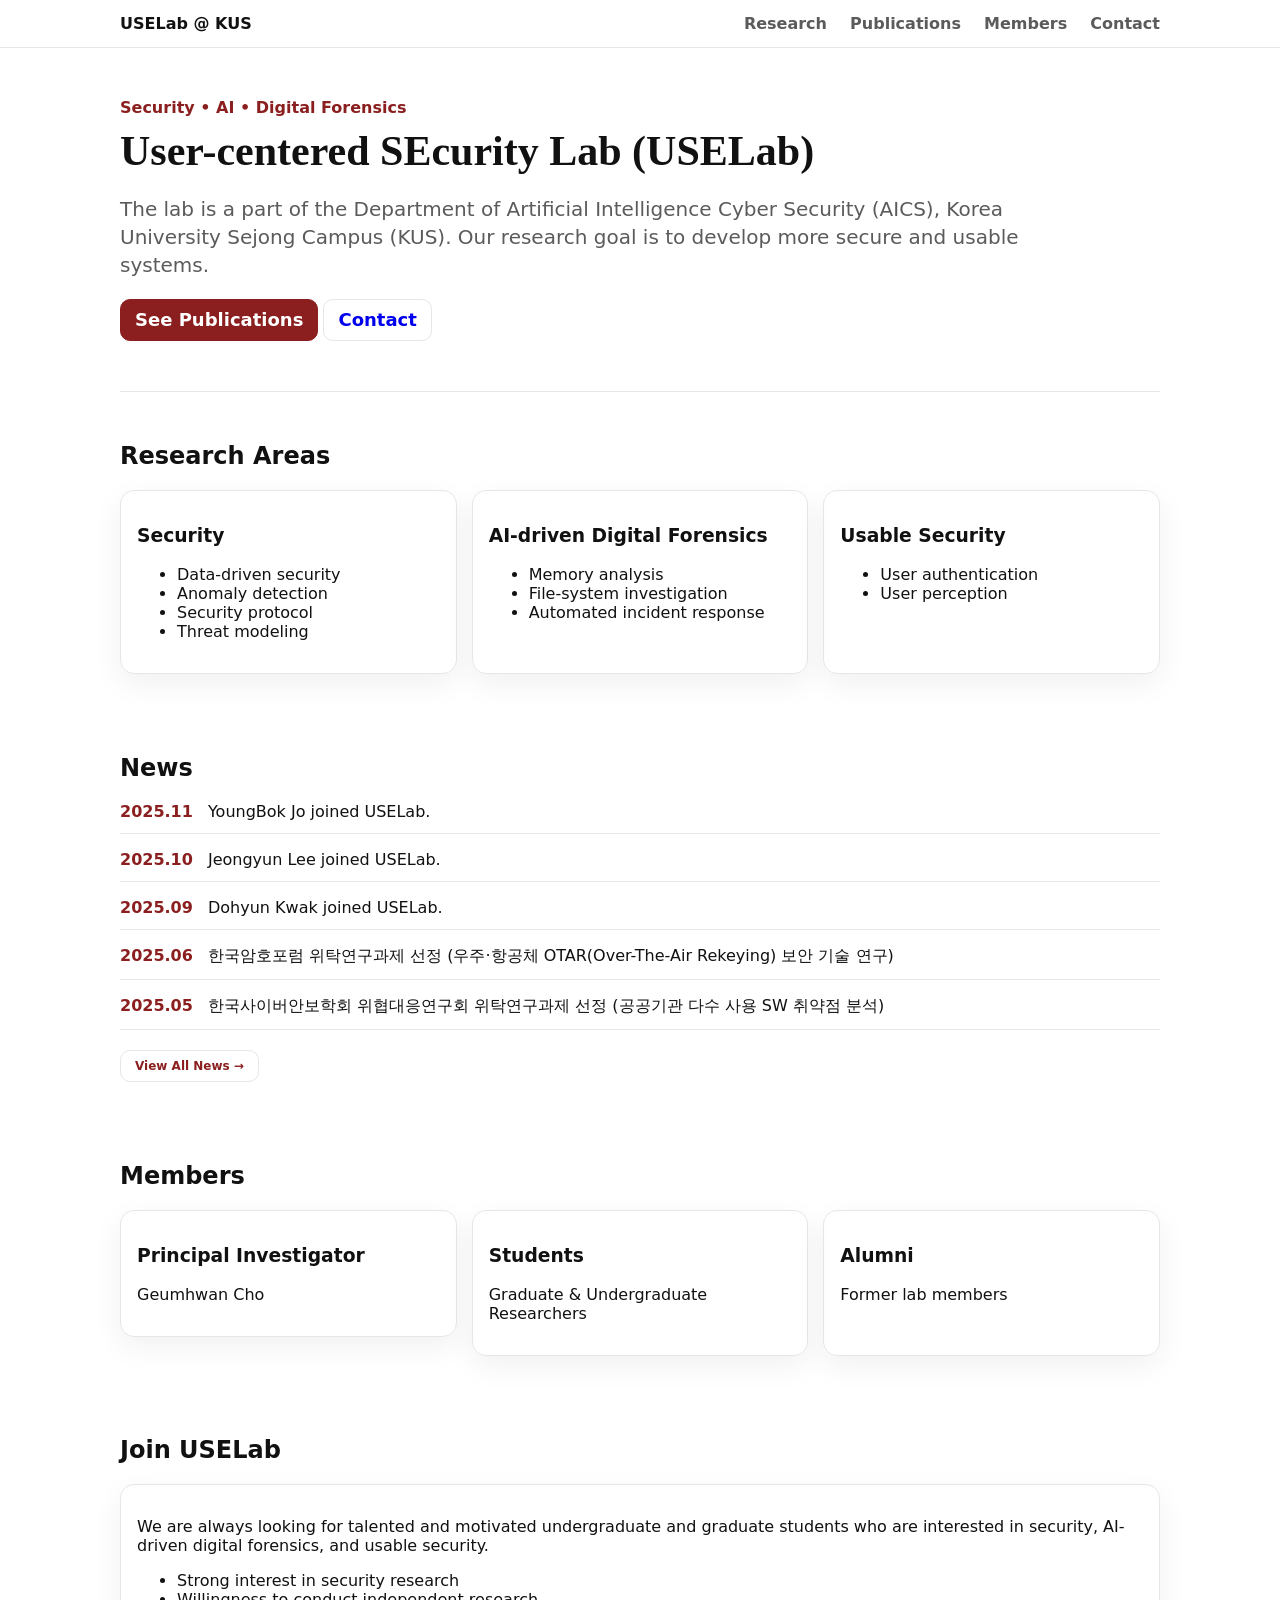
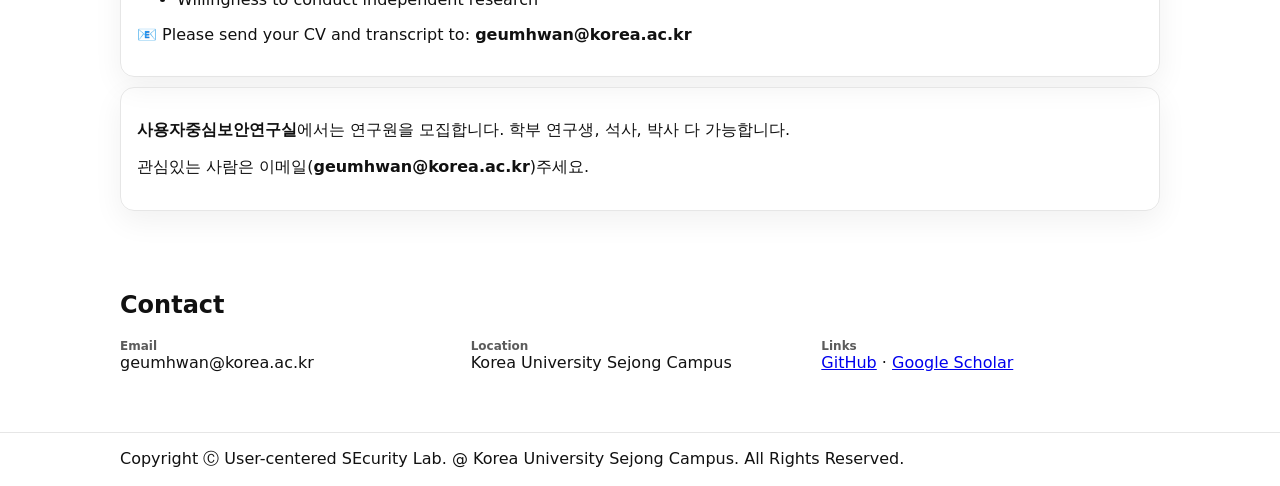
==== index.html @ af9ea6c7 "chore(members): update member contact info and profile images" ====
<!DOCTYPE html>
<html lang="en" data-theme="stanford">
<head>
  <meta charset="UTF-8" />
  <meta name="viewport" content="width=device-width, initial-scale=1"/>
  <title>USELab — Security Research Lab</title>
  <link rel="stylesheet" href="style.css" />
</head>
<body>

  <!-- HEADER -->
  <header class="site-header">
    <div class="container header-row">
      <a class="brand" href="index.html">USELab @ KUS</a>

      <nav class="nav">
        <a href="research.html">Research</a>
        <a href="publications.html">Publications</a>
        <a href="members.html">Members</a>
        <a href="contact.html">Contact</a>
      </nav>
    </div>
  </header>

  <main class="container">

    <!-- HERO -->
    <section class="hero">
      <div class="kicker">Security • AI • Digital Forensics</div>
      <h1>User-centered SEcurity Lab (USELab)</h1>
      <p class="lead">
        The lab is a part of the Department of Artificial Intelligence Cyber Security (AICS),
        Korea University Sejong Campus (KUS). Our research goal is to develop more secure and usable systems.
      </p>

      <div class="cta-row">
        <a class="btn primary" href="publications.html">See Publications</a>
        <!-- <a class="btn" href="#contact">Join / Contact</a> -->
        <!-- <a class="btn" href="join.html">Join</a> -->
        <a class="btn" href="contact.html">Contact</a>
      </div>
    </section>

    <!-- RESEARCH -->
    <section id="research" class="section">
      <h2>Research Areas</h2>

      <div class="grid">

        <div class="card">
          <h3>Security</h3>
          <!-- <p>
            Robust ML, adversarial defense, model behavior analysis,
            and secure deployment pipelines.
          </p> -->
          <ul style="margin-top: 12px;">
            <li>Data-driven security</li>
            <li>Anomaly detection</li>
            <li>Security protocol</li>
            <li>Threat modeling</li>
          </ul>
        </div>

        <div class="card">
          <h3>AI-driven Digital Forensics</h3>
          <!-- <p>
            Memory analysis, file-system investigation,
            and automated incident response.
          </p> -->
          <ul style="margin-top: 12px;">
            <li>Memory analysis</li>
            <li>File-system investigation</li>
            <li>Automated incident response</li>
          </ul>
        </div>

        <div class="card">
          <h3>Usable Security</h3>
          <!-- <p>
            Designing authentication systems and defenses that
            users can adopt and trust.
          </p> -->
          <ul style="margin-top: 12px;">
            <li>User authentication</li>
            <li>User perception</li>
          </ul>
        </div>

      </div>
    </section>

    <!-- <section id="publications" class="section"> 
      <h2>Selected Publications</h2> 
      
      <ul class="list"> 
        <li> <span class="tag">2025</span> Paper title — Venue</li> 
        <li><span class="tag">2024</span> Paper title — Venue</li> 
        <li><span class="tag">2023</span> Paper title — Venue</li>
      </ul> 
      <p class="muted">Tip: 나중에 Google Scholar 링크/DBLP 링크도 여기에 붙이면 “학술 사이트” 느낌 확 살아요.</p> 
    </section>     -->


    <!-- ======================
         NEWS
    ====================== -->
    <section class="section">
      <h2>News</h2>
    
      <ul class="news-list" id="latest-news"></ul>
    
      <div style="margin-top:20px;">
        <a class="btn-small" href="news.html">View All News →</a>
      </div>
    </section>
    
    <script src="news-data.js"></script>
    <script>
      const latestContainer = document.getElementById("latest-news");
    
      NEWS.slice(0, 5).forEach(item => {
        const li = document.createElement("li");
        li.innerHTML = `
          <span class="news-date">${item.date}</span>
          <span class="news-title">${item.title}</span>
        `;
        latestContainer.appendChild(li);
      });
    </script>


    
    <!-- MEMBERS -->
    <section id="members" class="section">
      <h2>Members</h2>

      <div class="grid">
        <a href="members/cho.html" class="member-card-link">
          <div class="card">
            <h3>Principal Investigator</h3>
            <p>Geumhwan Cho</p>
          </div>
        </a>

        <a href="members.html" class="member-card-link">
          <div class="card">
            <h3>Students</h3>
            <p>Graduate & Undergraduate Researchers</p>
          </div>
        </a>
        
        <div class="card">
          <h3>Alumni</h3>
          <p>Former lab members</p>
        </div>
      </div>
    </section>

    <!-- JOIN / RECRUITMENT -->
    <section id="join" class="section">
      <h2>Join USELab</h2>

      <div class="card" style="margin-top: 10px;">
        <p>
          We are always looking for talented and motivated undergraduate and graduate students
          who are interested in security, AI-driven digital forensics, and usable security.
        </p>

        <ul style="margin-top: 12px;">
          <li>Strong interest in security research</li>
          <li>Willingness to conduct independent research</li>
        </ul>

        <p style="margin-top: 14px;">
          📧 Please send your CV and transcript to:
          <strong>geumhwan@korea.ac.kr</strong>
        </p>
     
      </div>

      <div class="card" style="margin-top: 10px;">

        <p>
          <strong>사용자중심보안연구실</strong>에서는 연구원을 모집합니다. 학부 연구생, 석사, 박사 다 가능합니다.
        </p>
        <p>
          관심있는 사람은 이메일(<strong>geumhwan@korea.ac.kr</strong>)주세요.
        </p>
      
      </div>
  
    </section>

    
    <!-- CONTACT -->
    <section id="contact" class="section">
      <h2>Contact</h2>

      <div class="contact">
        <div>
          <div class="label">Email</div>
          <div>geumhwan@korea.ac.kr</div>
        </div>

        <div>
          <div class="label">Location</div>
          <div>Korea University Sejong Campus</div>
        </div>

        <div>
          <div class="label">Links</div>
          <div>
            <a href="https://github.com/uselab-kus/">GitHub</a> ·
            <a href="https://scholar.google.com/citations?user=rWU956cAAAAJ&hl=ko&oi=ao">Google Scholar</a>
          </div>
        </div>
      </div>
    </section>

  </main>

  <footer class="site-footer">
    <div class="container footer-row">
      <div>Copyright Ⓒ User-centered SEcurity Lab. @ Korea University Sejong Campus. All Rights Reserved.</div>
    </div>
  </footer>

  <script>
    document.getElementById("y").textContent = new Date().getFullYear();
  </script>

</body>
</html>
---- style.css ----
:root {
  --bg: #ffffff;
  --text: #111111;
  --muted: #5b5b5b;
  --border: #e6e6e6;
  --card: #ffffff;
  --shadow: 0 10px 30px rgba(0,0,0,0.06);
  --radius: 14px;
  --max: 1040px;
}

html[data-theme="stanford"] {
  --accent: #8b1f1f;
  --accent-weak: rgba(139,31,31,0.10);
  --font-head: ui-serif, Georgia, serif;
  --font-body: system-ui, -apple-system, Segoe UI, Roboto, Arial, sans-serif;
}

* { box-sizing: border-box; }

body {
  margin: 0;
  background: var(--bg);
  color: var(--text);
  font-family: var(--font-body);
}

.container {
  width: min(var(--max), calc(100% - 40px));
  margin: 0 auto;
}

.site-header {
  position: sticky;
  top: 0;
  background: rgba(255,255,255,0.95);
  border-bottom: 1px solid var(--border);
}

.header-row {
  display: flex;
  justify-content: space-between;
  padding: 14px 0;
}

.brand {
  text-decoration: none;
  font-weight: 800;
  color: var(--text);
}

.nav a {
  margin-left: 18px;
  text-decoration: none;
  color: var(--muted);
  font-weight: 600;
}

.nav a.active {
  color: var(--text);
  border-bottom: 2px solid var(--accent);
}

.hero {
  padding: 50px 0;
  border-bottom: 1px solid var(--border);
}

.kicker {
  color: var(--accent);
  font-weight: 700;
  margin-bottom: 10px;
}

.hero h1 {
  font-family: var(--font-head);
  font-size: 42px;
  margin: 0 0 10px;
}

.lead {
  font-size: 20px;   /* ← 이 숫자 조정 가능 */
  color: var(--muted);
  max-width: 72ch;
  line-height: 1.4;
}

.btn {
  padding: 10px 14px;
  border-radius: 10px;
  border: 1px solid var(--border);
  text-decoration: none;
  font-weight: 700;
  font-size: 18px;          /* ✅ 버튼 글씨 크기 복구 */
  line-height: 1.1;         /* ✅ 버튼 높이 안정 */
  display: inline-flex;     /* ✅ 텍스트 수직 정렬 */
  align-items: center;
  gap: 6px;
}

.btn.primary {
  background: var(--accent);
  color: white;
  border-color: var(--accent);
}

.section { padding: 30px 0; }

.grid {
  display: grid;
  grid-template-columns: repeat(3, 1fr);
  gap: 15px;
}

.card {
  border: 1px solid var(--border);
  padding: 16px;
  border-radius: var(--radius);
  box-shadow: var(--shadow);
}

.contact {
  display: grid;
  grid-template-columns: repeat(3, 1fr);
  gap: 12px;
}

.label {
  font-size: 12px;
  font-weight: 700;
  color: var(--muted);
}

.site-footer {
  border-top: 1px solid var(--border);
  padding: 16px 0;
  margin-top: 30px;
}

/* Publications */

.pub-year {
  font-size: 28px;
  font-family: var(--font-head);
  margin-top: 25px;
}

.pub-list {
  list-style: none !important;   /* 🔥 점 완전 제거 */
  padding: 0;
  margin: 0;
}

.pub-list li {
  display: flex;
  align-items: flex-start;
  margin: 18px 0;
}

/* 왼쪽 번호 영역 */
.pub-left {
  width: 90px;
  flex-shrink: 0;
  display: flex;
  align-items: center;
  gap: 6px;
}

/* 오른쪽 텍스트 영역 */
.pub-content {
  flex: 1;
  line-height: 1.8;
}

/* 번호 */
.pub-no {
  font-weight: 800;
}

/* J / C 원형 */
.pub-type {
  display: inline-flex;
  width: 20px;
  height: 20px;
  border-radius: 50%;
  align-items: center;
  justify-content: center;
  font-size: 11px;
  background: var(--accent-weak);
  color: var(--accent);
}

/* INT / DOM */
.pub-region {
  font-size: 10px;
  font-weight: 700;
  padding: 2px 6px;
  border-radius: 6px;
}

.pub-int {
  background: rgba(0,80,200,0.1);
  color: #1a4fb5;
}

.pub-dom {
  background: rgba(0,130,60,0.1);
  color: #137a3a;
}

.pub-link {
  color: var(--accent);
  font-weight: 700;
  text-decoration: none;
  margin-left: 6px;
}

/* ==============================
   MEMBERS LIST PAGE
============================== */

.member-list {
  list-style: none;
  padding: 0;
  margin: 0;
}

.member-list li {
  margin: 14px 0;
}

.member-list a {
  text-decoration: none;
  font-size: 20px;
  font-weight: 600;
  color: var(--text);
}

.member-list a:hover {
  color: var(--accent);
}

.back-link {
  text-decoration: none;
  font-weight: 600;
  color: var(--muted);
}

.back-link:hover {
  color: var(--accent);
}

.member-card-link {
  text-decoration: none;
  color: inherit;
  display: block;
}


/* ==============================
   PROFESSOR DETAIL PAGE
============================== */

.professor-card {
  display: flex;
  gap: 50px;
  align-items: flex-start;
}

/* 사진 크기 제한 */
.professor-card img {
  width: 260px;          /* ← 원하는 크기 */
  max-width: 100%;
  height: auto;
  border-radius: 6px;
  flex-shrink: 0;        /* 줄어들지 않게 */
}

/* 오른쪽 텍스트 영역 */
.prof-info {
  flex: 1;
}

.prof-info h3 {
  font-size: 42px;
  margin-top: 0;
}

/* ==============================
   MEMBER CARD (Vertical List)
============================== */

.member-card-vertical {
  display: flex;
  gap: 28px;
  padding: 24px;
  border: 1px solid var(--border);
  border-radius: 14px;
  background: #ffffff;
  box-shadow: var(--shadow);
  margin-bottom: 28px;
  transition: transform 0.2s ease, box-shadow 0.2s ease;
}

.member-card-vertical:hover {
  transform: translateY(-4px);
  box-shadow: 0 16px 35px rgba(0,0,0,0.08);
}

.member-card-vertical img {
  width: 150px;
  border-radius: 8px;
  flex-shrink: 0;
}

.member-card-vertical h3 {
  margin: 0 0 8px 0;
  font-size: 22px;
}

.member-card-vertical p {
  margin: 4px 0;
}

.member-email {
  color: var(--muted);
  font-size: 15px;
}

/* ==============================
   NEWS SECTION
============================== */

.news-list {
  list-style: none;
  padding: 0;
  margin: 0;
}

.news-list li {
  margin: 16px 0;
  padding-bottom: 12px;
  border-bottom: 1px solid var(--border);
}

.news-date {
  font-weight: 700;
  color: var(--accent);
  margin-right: 10px;
}

.news-title {
  font-weight: 500;
}

.btn-small {
  display: inline-block;
  font-size: 12px;          /* ← 뉴스 텍스트 정도 */
  padding: 8px 14px;
  border-radius: 10px;
  border: 1px solid var(--border);
  text-decoration: none;
  color: var(--accent);
  font-weight: 600;
  background: #fff;
  transition: background 0.2s ease, transform 0.2s ease;
}

.btn-small:hover {
  background: var(--accent-weak);
  transform: translateY(-2px);
}
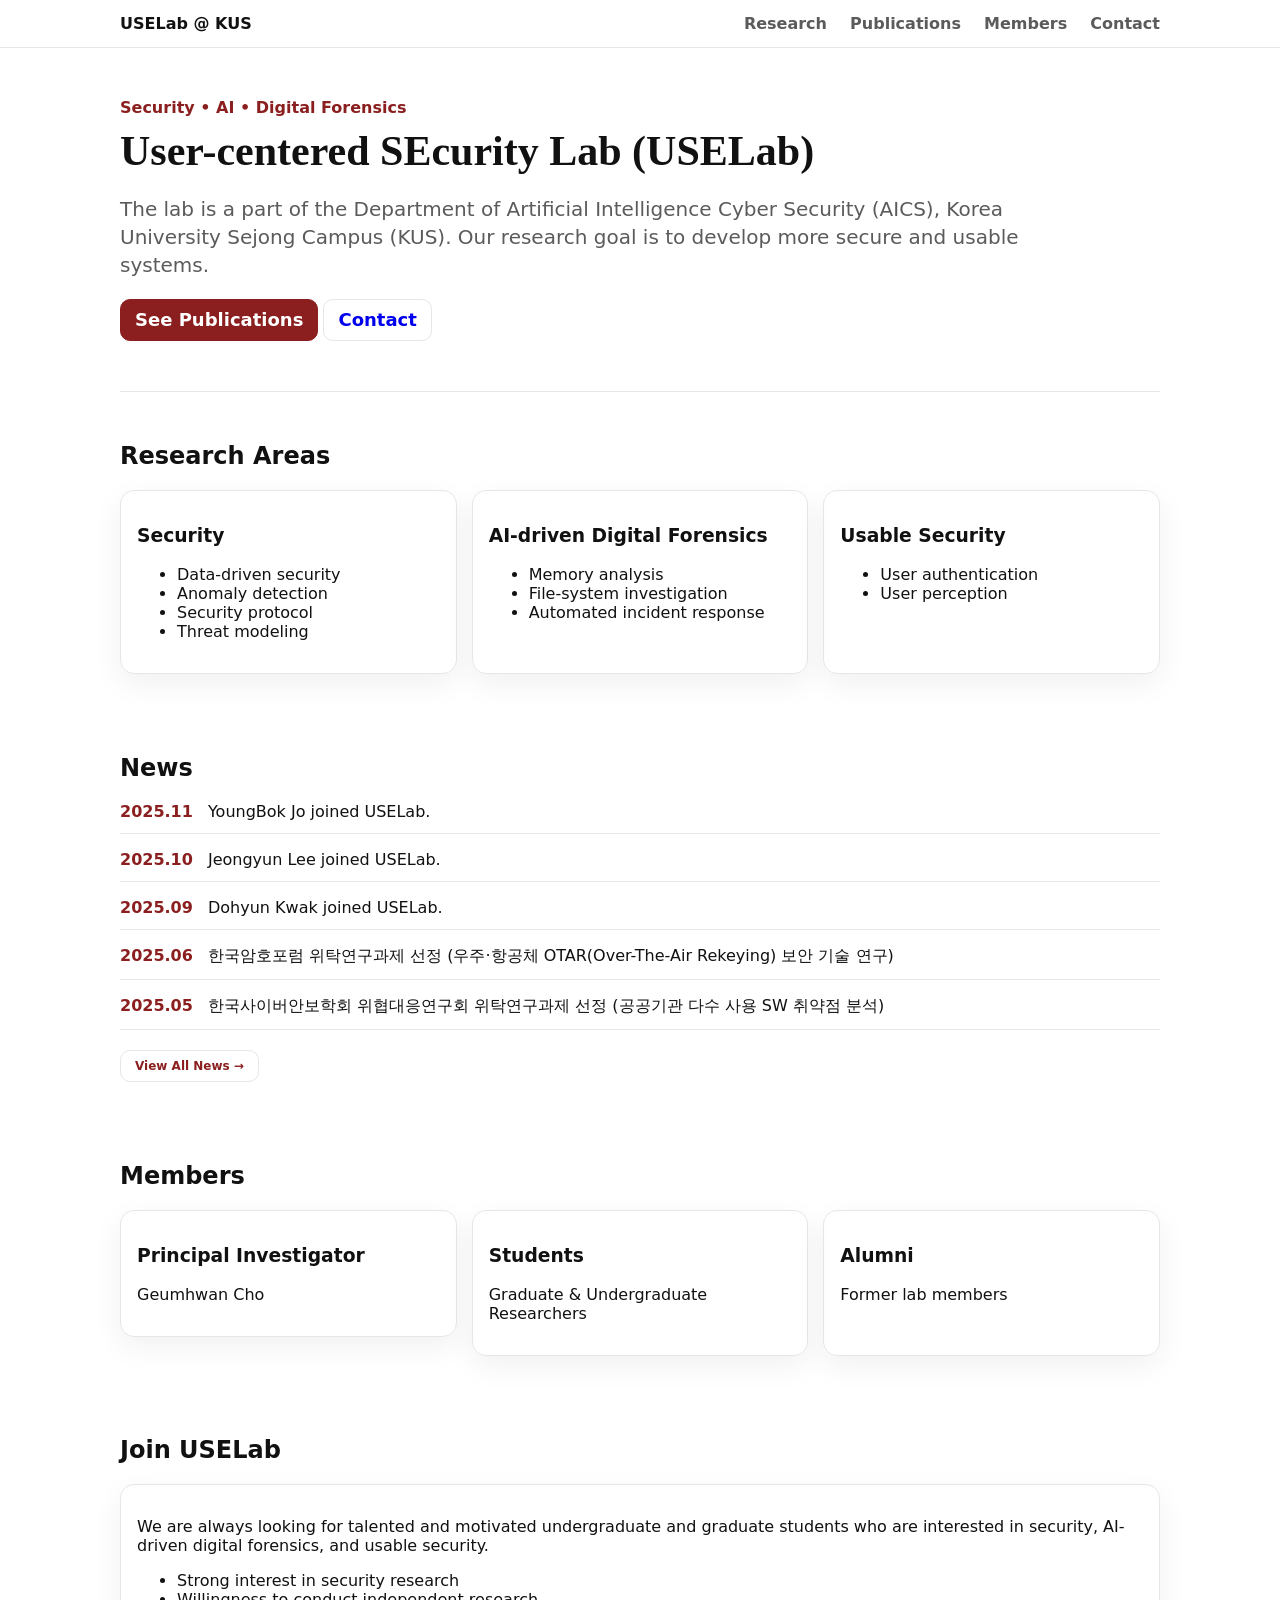
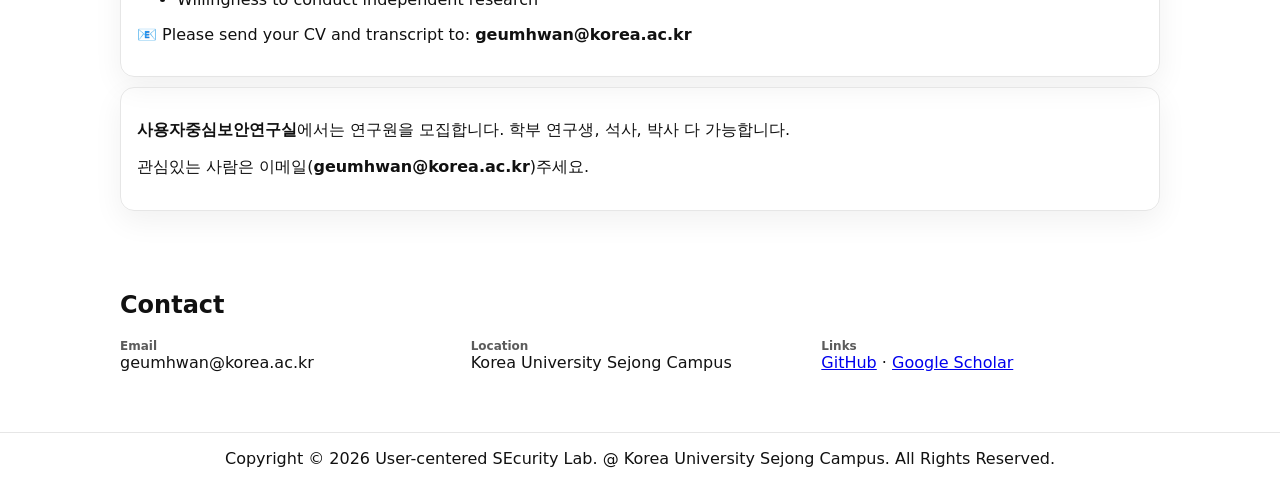
==== commit 4557c97b: "chjore : Update footer layout and standardize member status format (Spring YYYY–)" ====
--- a/index.html
+++ b/index.html
@@ -221,7 +221,7 @@
 
   <footer class="site-footer">
     <div class="container footer-row">
-      <div>Copyright Ⓒ User-centered SEcurity Lab. @ Korea University Sejong Campus. All Rights Reserved.</div>
+      <div style="width: 100%; text-align: center;">Copyright © <span id="y"></span> User-centered SEcurity Lab. @ Korea University Sejong Campus. All Rights Reserved.</div>
     </div>
   </footer>
 
--- a/style.css
+++ b/style.css
@@ -323,9 +323,22 @@
 }
 
 .member-email {
-  color: var(--muted);
+  color: #000000;
   font-size: 15px;
 }
+
+.member-card-vertical img {
+  width: 200px;
+  height: 250px;
+  object-fit: cover;
+}
+
+.member-status {
+  color: #000000;
+  font-size: 15px;
+  margin-bottom: 6px;
+}
+
 
 /* ==============================
    NEWS SECTION
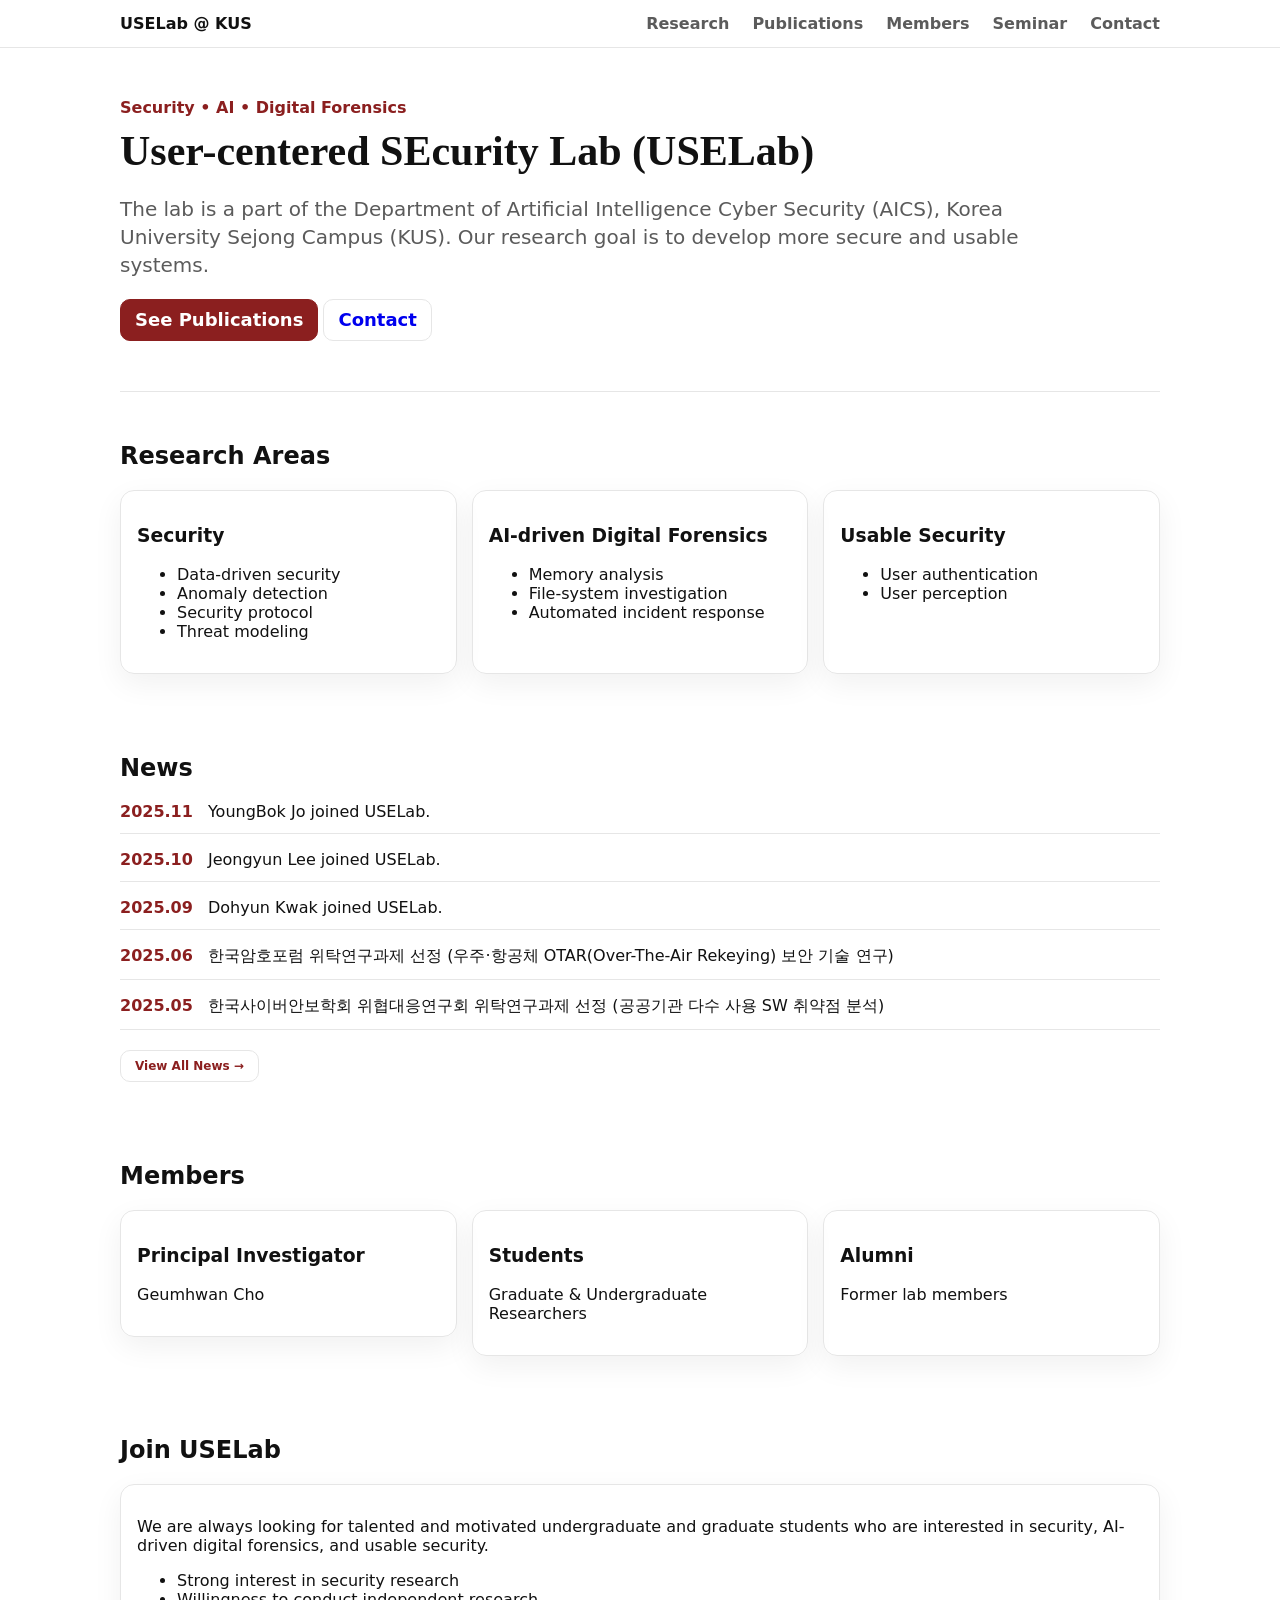
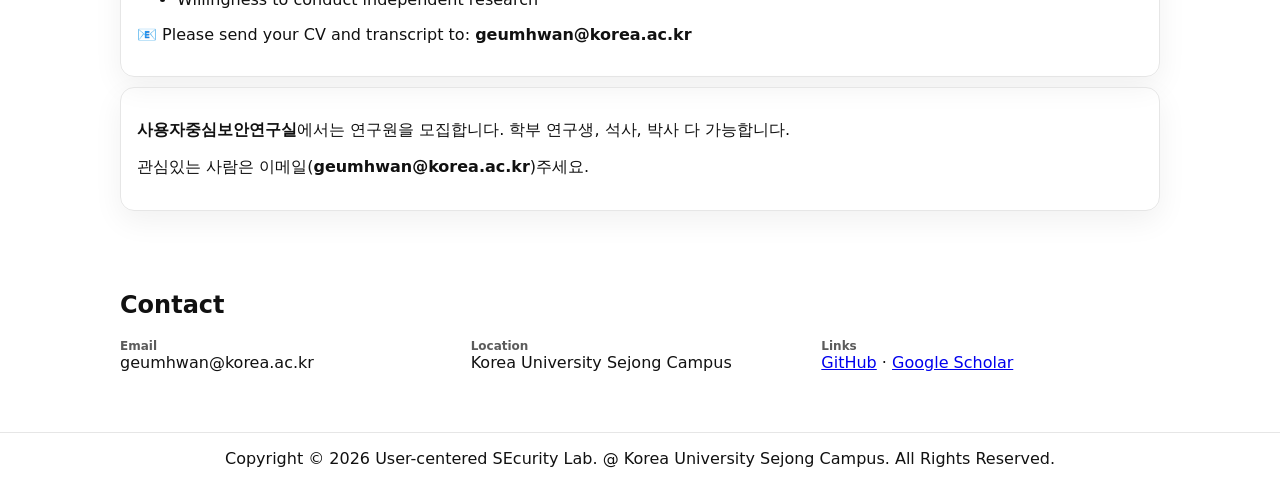
==== commit d7d8a3d5: "feat(style): unify page layouts and redesign seminar page" ====
--- a/index.html
+++ b/index.html
@@ -17,6 +17,7 @@
         <a href="research.html">Research</a>
         <a href="publications.html">Publications</a>
         <a href="members.html">Members</a>
+        <a href="seminars.html">Seminar</a>
         <a href="contact.html">Contact</a>
       </nav>
     </div>
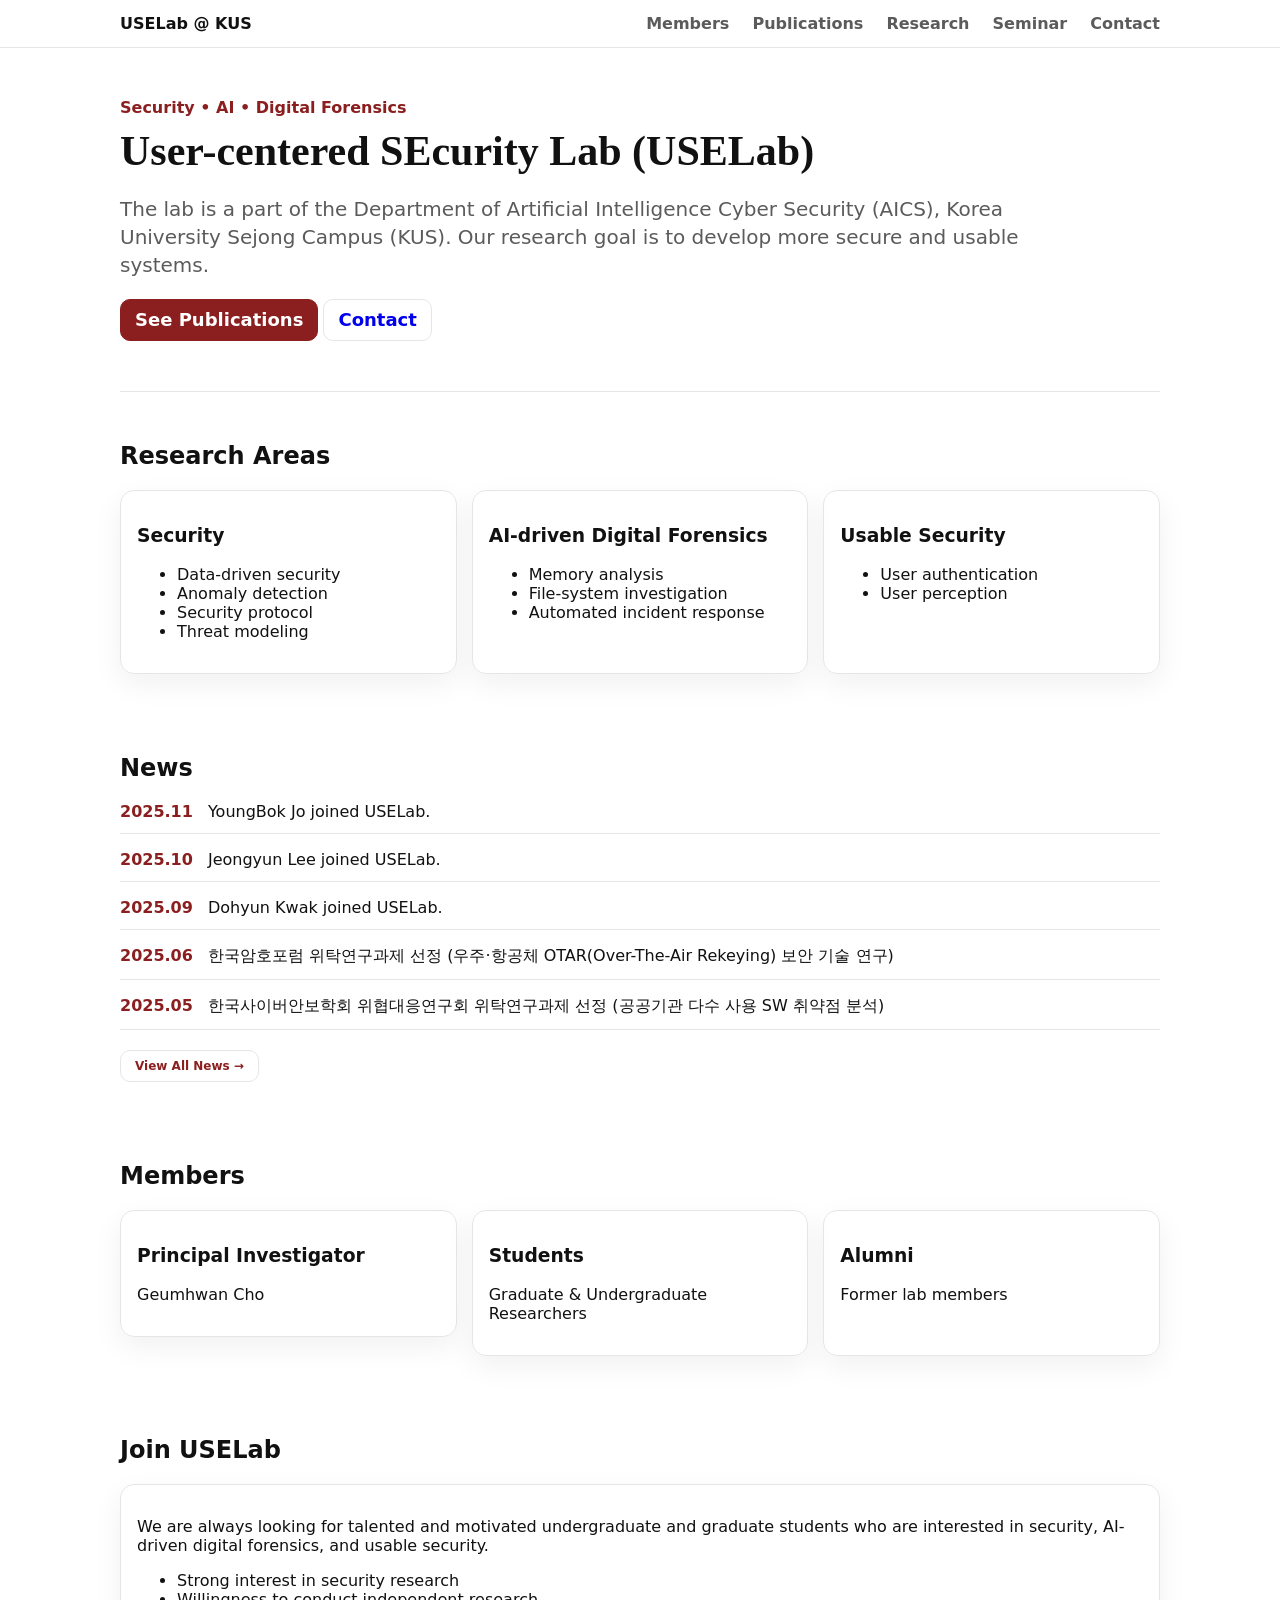
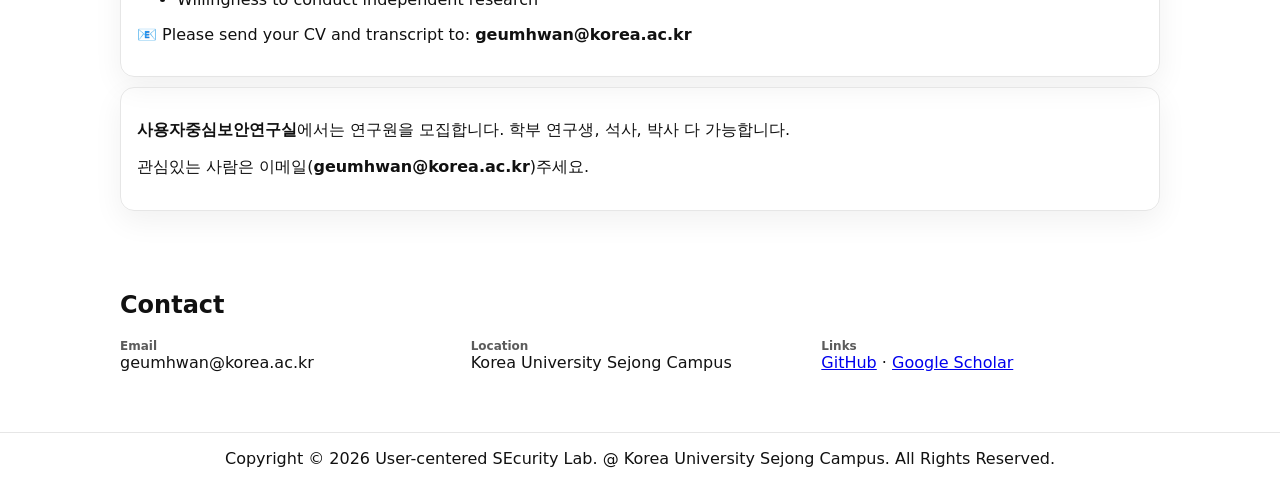
==== commit 4e17ad97: "refactor(ui): reorder navigation menu items Update the top navigation bar order to place 'Members' f" ====
--- a/index.html
+++ b/index.html
@@ -14,9 +14,9 @@
       <a class="brand" href="index.html">USELab @ KUS</a>
 
       <nav class="nav">
+        <a href="members.html">Members</a>
+        <a href="publications.html">Publications</a>
         <a href="research.html">Research</a>
-        <a href="publications.html">Publications</a>
-        <a href="members.html">Members</a>
         <a href="seminars.html">Seminar</a>
         <a href="contact.html">Contact</a>
       </nav>
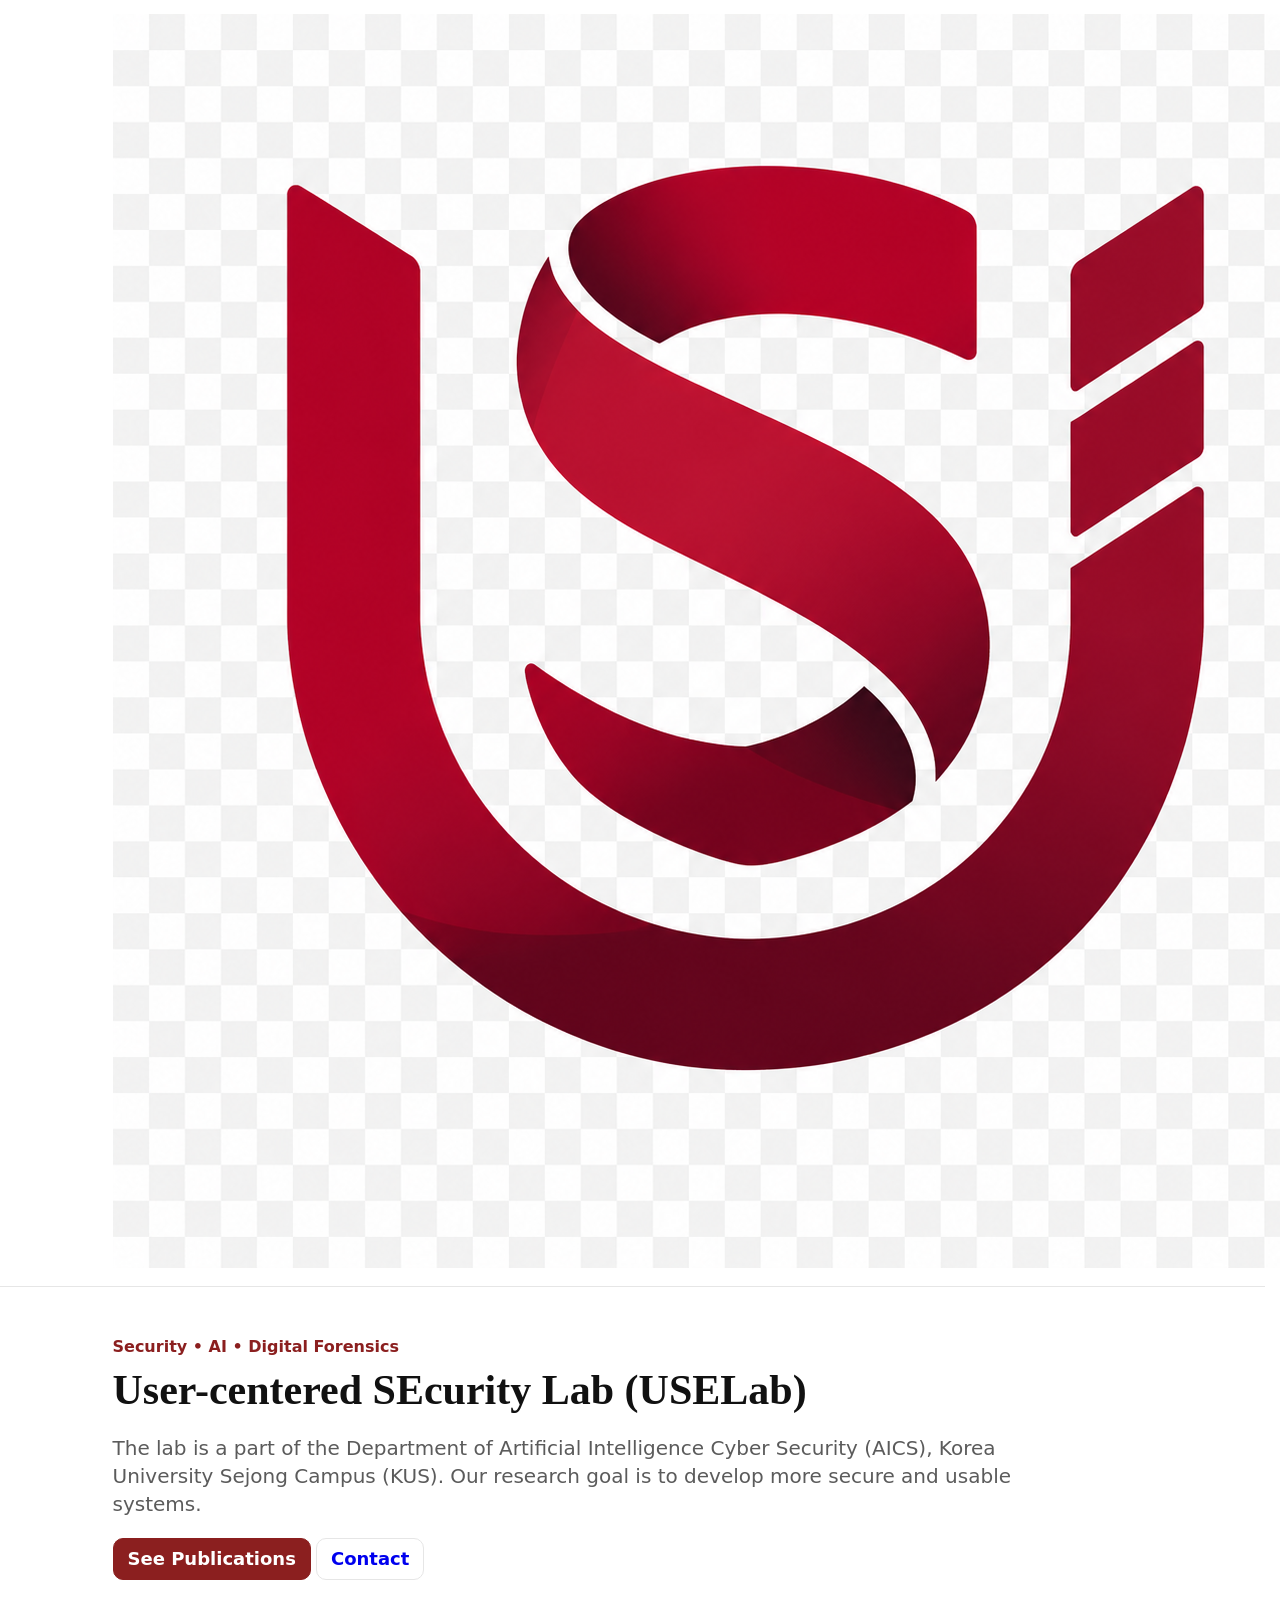
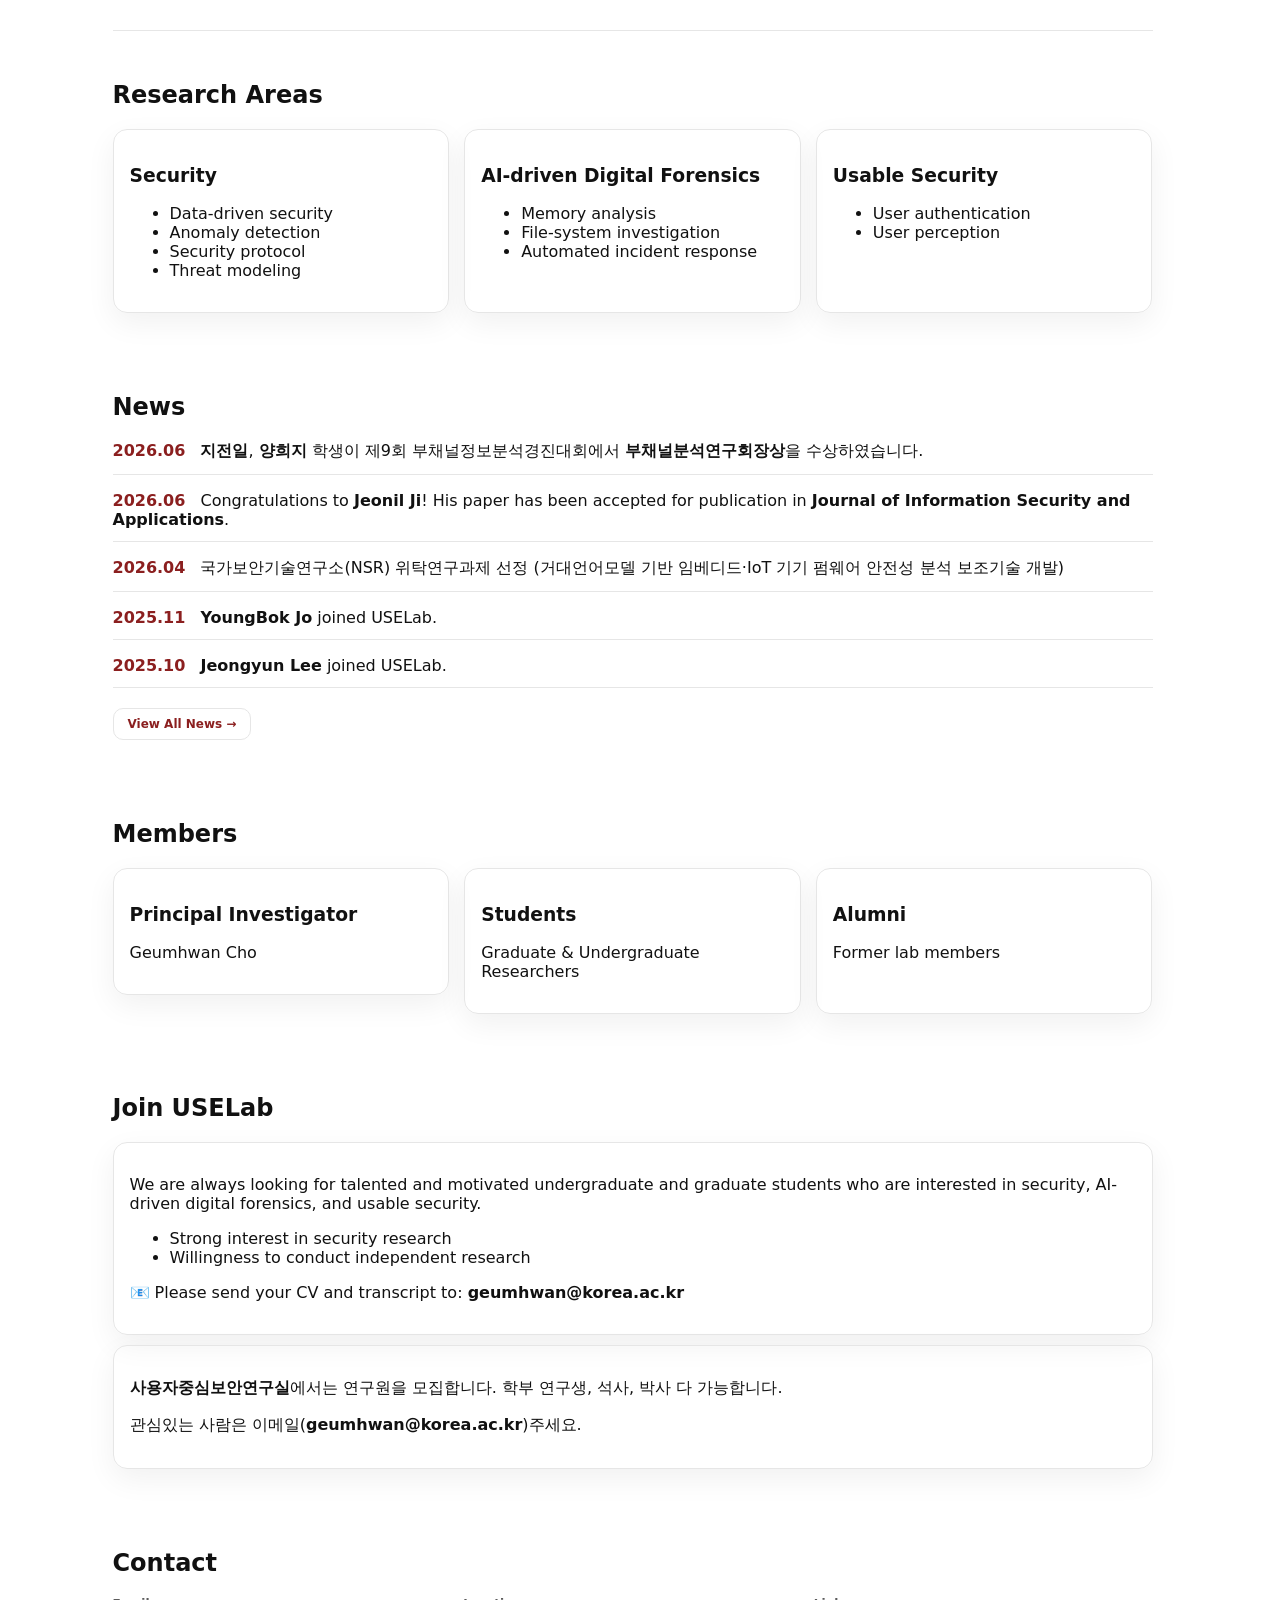
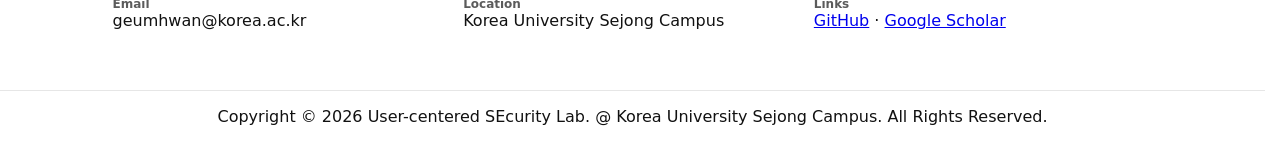
==== commit 9654eaed: "Update index.html" ====
--- a/index.html
+++ b/index.html
@@ -11,7 +11,9 @@
   <!-- HEADER -->
   <header class="site-header">
     <div class="container header-row">
-      <a class="brand" href="index.html">USELab @ KUS</a>
+      <a class="brand" href="index.html" aria-label="USELab @ KUS">
+        <img src="assets/logo-crimson.png" alt="USELab logo" class="brand-logo" />
+      </a>
 
       <nav class="nav">
         <a href="members.html">Members</a>
--- a/style.css
+++ b/style.css
@@ -16,6 +16,10 @@
   --font-body: system-ui, -apple-system, Segoe UI, Roboto, Arial, sans-serif;
 }
 
+html {
+  scrollbar-gutter: stable;
+}
+
 * { box-sizing: border-box; }
 
 body {
@@ -28,6 +32,9 @@
 .container {
   width: min(var(--max), calc(100% - 40px));
   margin: 0 auto;
+  max-width: none;
+  padding-left: 0;
+  padding-right: 0;
 }
 
 .site-header {
@@ -35,11 +42,14 @@
   top: 0;
   background: rgba(255,255,255,0.95);
   border-bottom: 1px solid var(--border);
+  z-index: 10;
 }
 
 .header-row {
   display: flex;
+  align-items: center;
   justify-content: space-between;
+  gap: 24px;
   padding: 14px 0;
 }
 
@@ -47,13 +57,24 @@
   text-decoration: none;
   font-weight: 800;
   color: var(--text);
+  line-height: 1.2;
+  white-space: nowrap;
+}
+
+.nav {
+  display: flex;
+  align-items: center;
+  gap: 18px;
+  flex-wrap: wrap;
 }
 
 .nav a {
-  margin-left: 18px;
   text-decoration: none;
   color: var(--muted);
   font-weight: 600;
+  line-height: 1.2;
+  padding: 2px 0 4px;
+  border-bottom: 2px solid transparent;
 }
 
 .nav a.active {
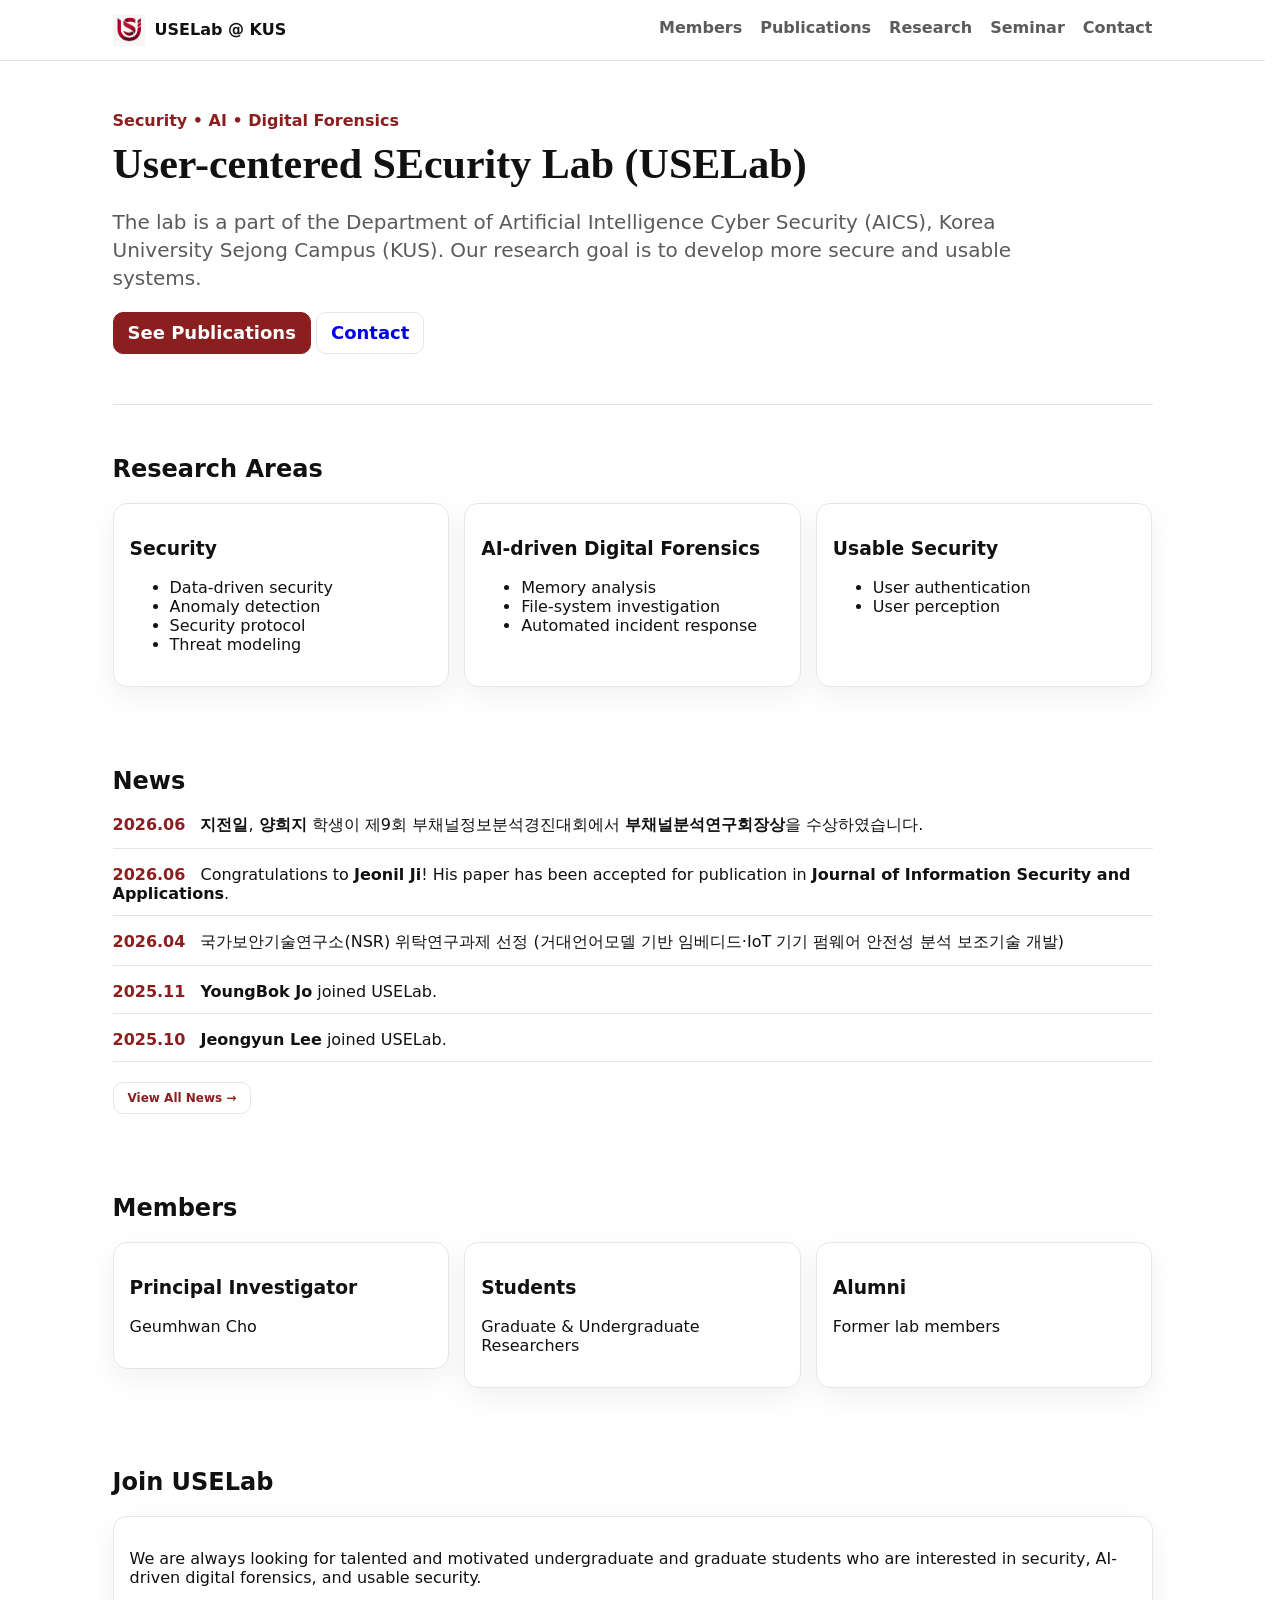
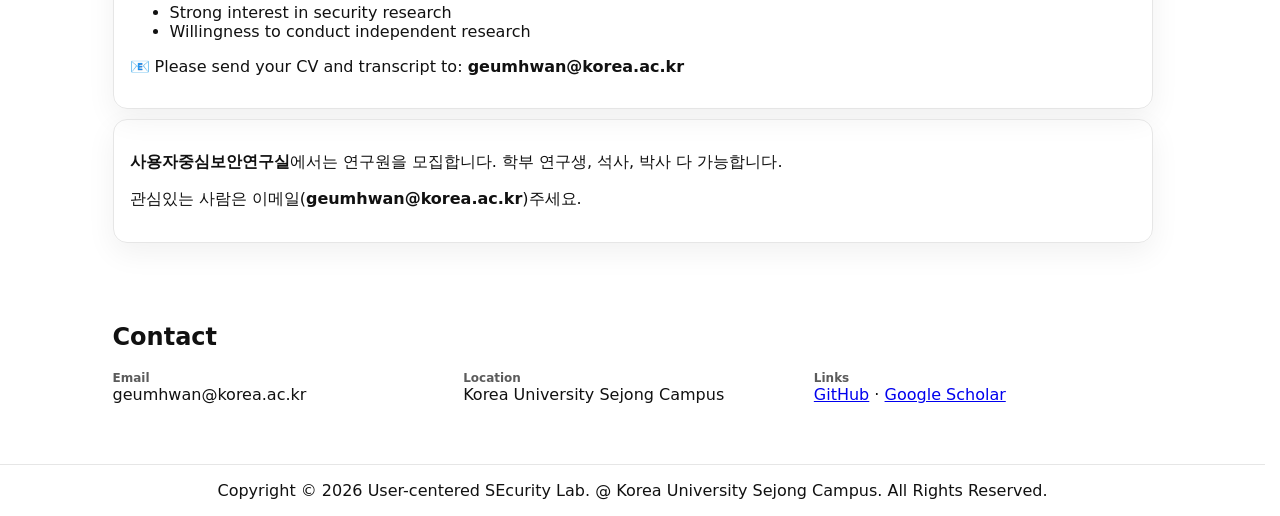
==== commit 0c709844: "Update index.html" ====
--- a/index.html
+++ b/index.html
@@ -5,14 +5,16 @@
   <meta name="viewport" content="width=device-width, initial-scale=1"/>
   <title>USELab — Security Research Lab</title>
   <link rel="stylesheet" href="style.css" />
+  <link rel="icon" href="assets/logo-crimson.png" type="image/png" />
 </head>
 <body>
 
   <!-- HEADER -->
   <header class="site-header">
     <div class="container header-row">
-      <a class="brand" href="index.html" aria-label="USELab @ KUS">
+      <a class="brand" href="index.html">
         <img src="assets/logo-crimson.png" alt="USELab logo" class="brand-logo" />
+        <span>USELab @ KUS</span>
       </a>
 
       <nav class="nav">
--- a/style.css
+++ b/style.css
@@ -61,6 +61,20 @@
   white-space: nowrap;
 }
 
+.brand {
+  display: flex;
+  align-items: center;
+  gap: 10px;
+}
+
+.brand-logo {
+  width: 32px;
+  height: 32px;
+  object-fit: contain;
+  display: block;
+}
+
+
 .nav {
   display: flex;
   align-items: center;
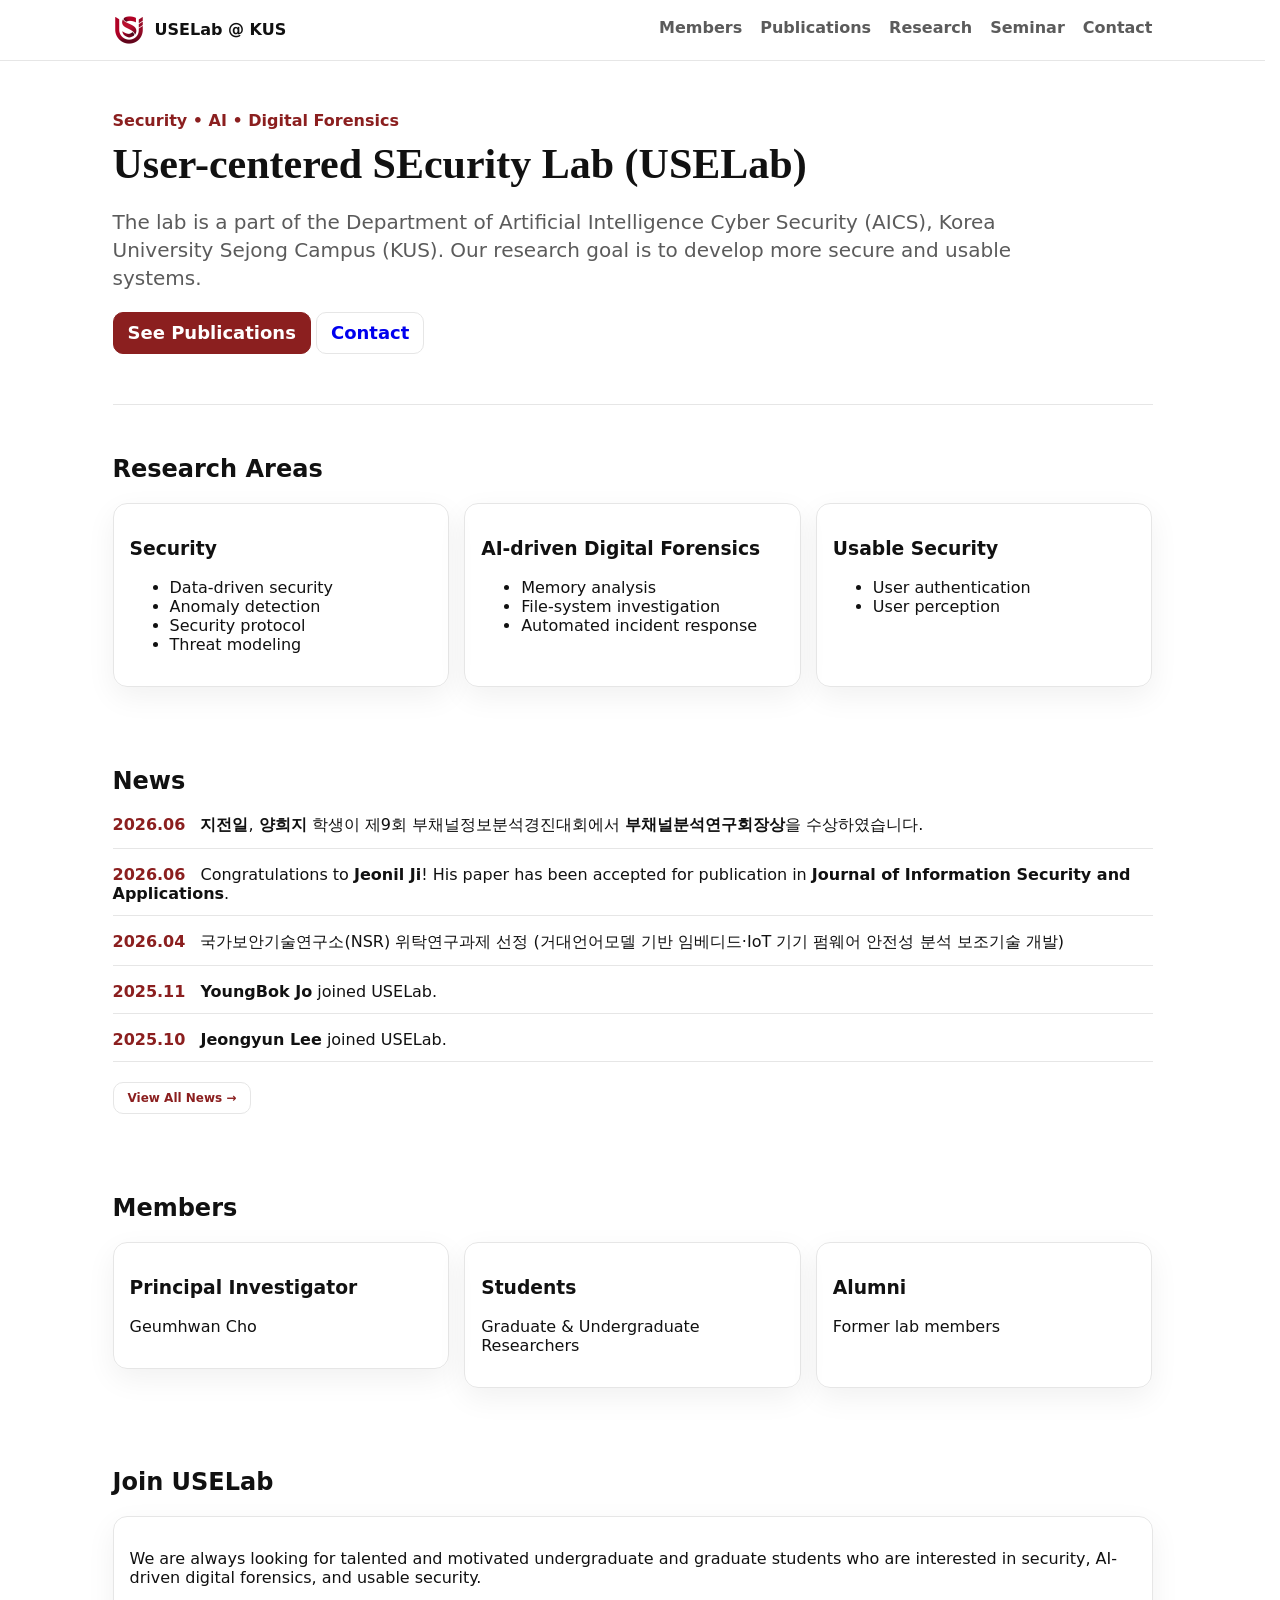
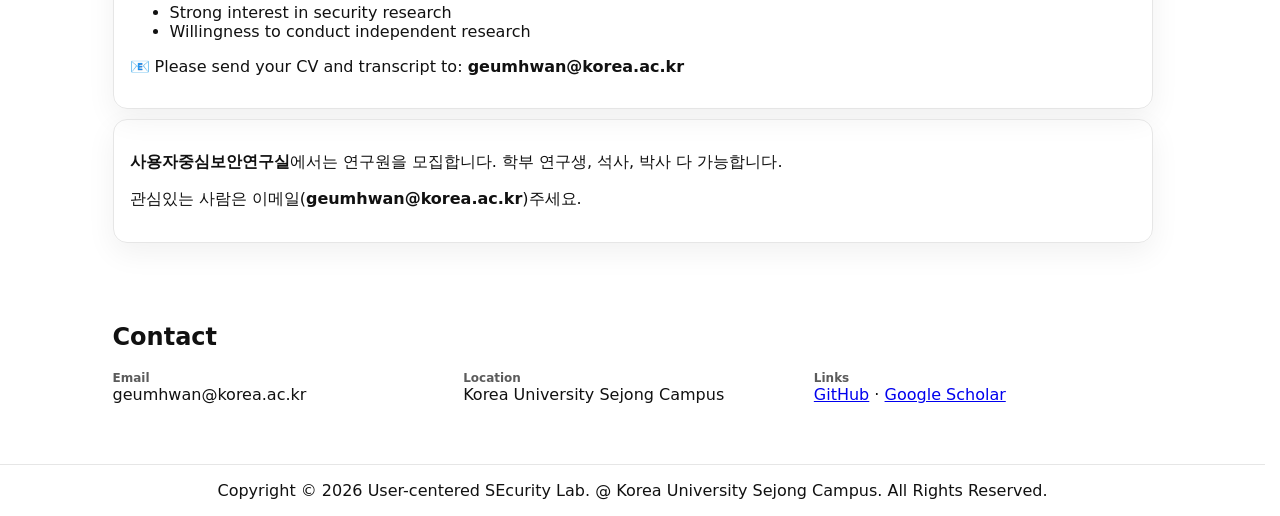
==== commit fe436a22: "Update index.html" ====
--- a/index.html
+++ b/index.html
@@ -5,7 +5,7 @@
   <meta name="viewport" content="width=device-width, initial-scale=1"/>
   <title>USELab — Security Research Lab</title>
   <link rel="stylesheet" href="style.css" />
-  <link rel="icon" href="assets/logo-crimson.png" type="image/png" />
+  <link rel="icon" href="assets/USE_logo_white.png" type="image/png" />
 </head>
 <body>
 
@@ -13,7 +13,7 @@
   <header class="site-header">
     <div class="container header-row">
       <a class="brand" href="index.html">
-        <img src="assets/logo-crimson.png" alt="USELab logo" class="brand-logo" />
+        <img src="assets/USE_logo_crimson.png" alt="USELab logo" class="brand-logo" />
         <span>USELab @ KUS</span>
       </a>
 
